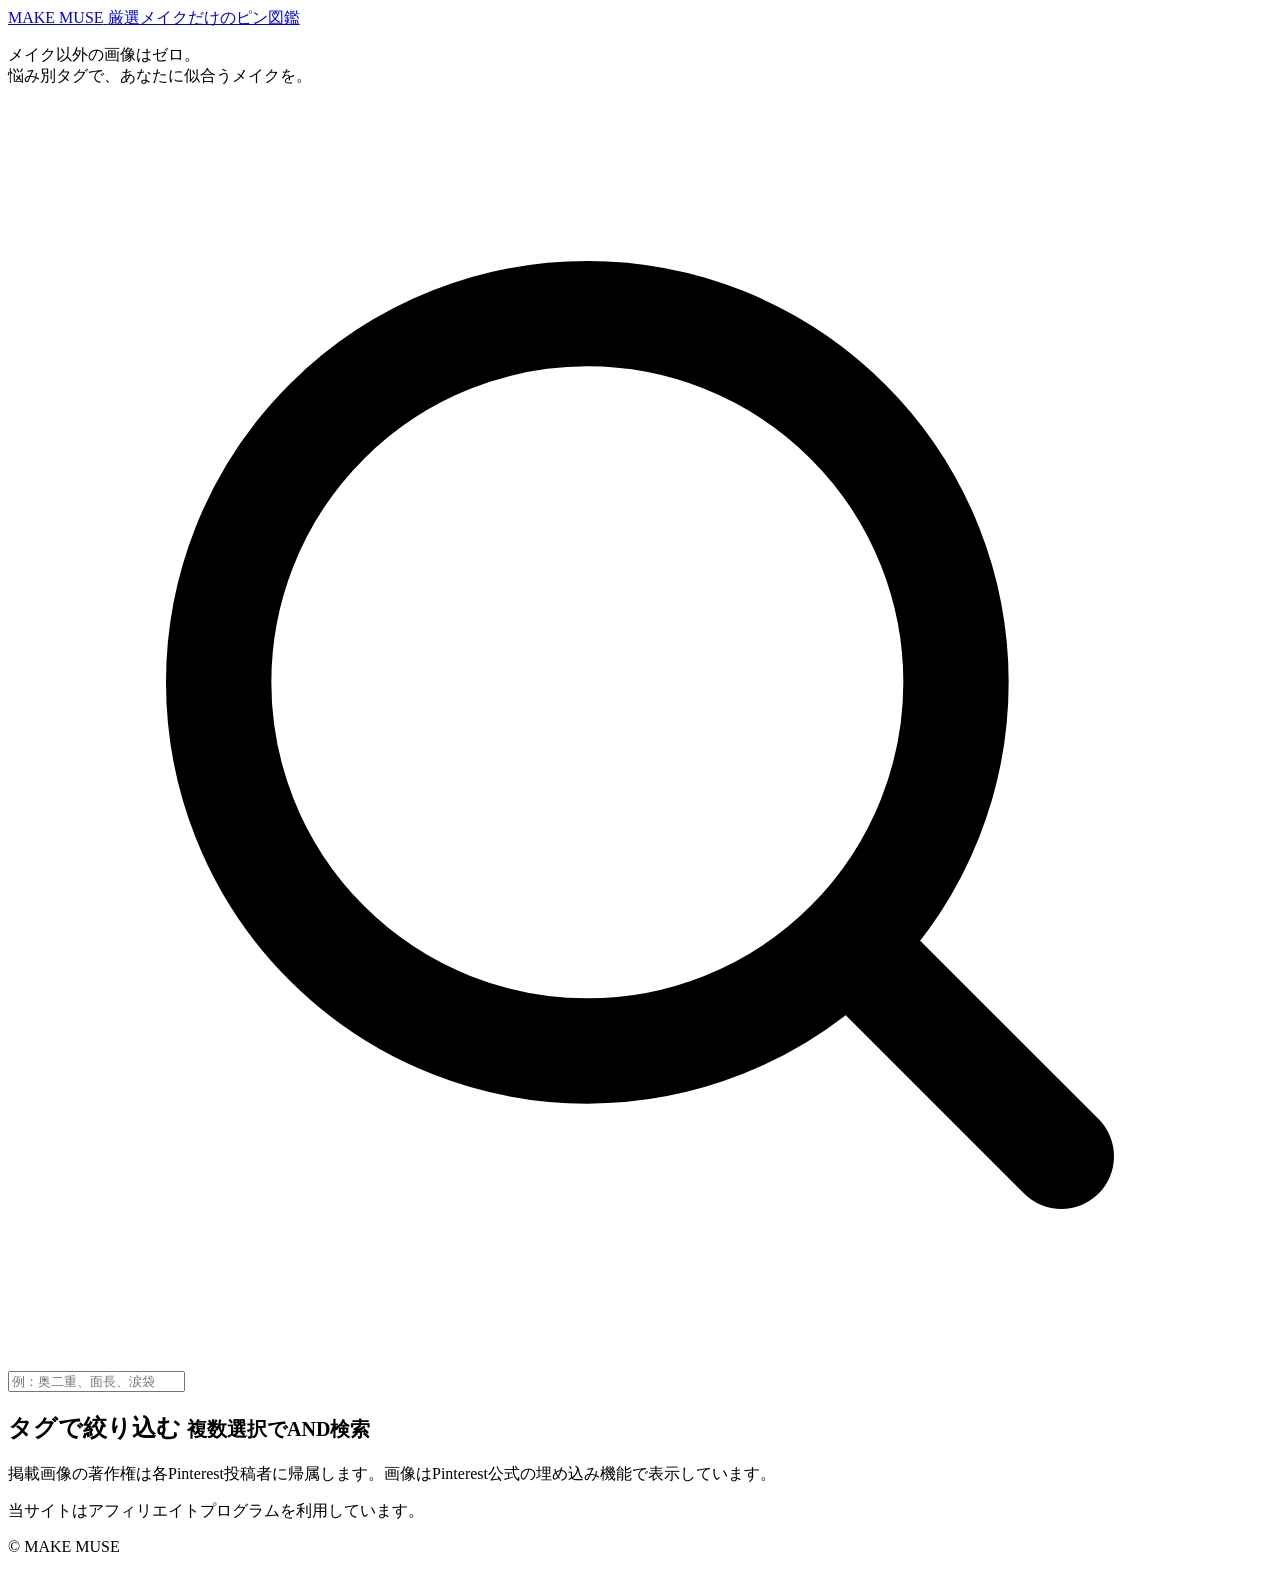
==== index.html @ 2d4d69b2 "Add files via upload" ====
<!DOCTYPE html>
<html lang="ja">
<head>
  <meta charset="UTF-8">
  <meta name="viewport" content="width=device-width, initial-scale=1">
  <title>MAKE MUSE｜厳選メイクだけを集めたピン図鑑</title>
  <meta name="description" content="Pinterestから“メイク画像だけ”を厳選。#一重 #中顔面短縮 #涙袋 などのタグで、悩みに合うメイクがすぐ見つかるキュレーションサイト。">
  <meta property="og:title" content="MAKE MUSE｜厳選メイクだけを集めたピン図鑑">
  <meta property="og:description" content="悩み別タグで探せる、純粋なメイク画像だけのキュレーション。">
  <meta property="og:type" content="website">
  <link rel="preconnect" href="https://fonts.googleapis.com">
  <link rel="preconnect" href="https://fonts.gstatic.com" crossorigin>
  <link href="https://fonts.googleapis.com/css2?family=Noto+Sans+JP:wght@400;500;700&family=Cormorant+Garamond:wght@500;600&display=swap" rel="stylesheet">
  <link rel="stylesheet" href="css/style.css">

  <!-- ================================================================
       AdSense を使う場合はここに審査用/自動広告のコードを貼る
       <script async src="https://pagead2.googlesyndication.com/pagead/js/adsbygoogle.js?client=ca-pub-XXXXXXXXXXXXXXXX" crossorigin="anonymous"></script>
       ================================================================ -->
</head>
<body>
  <header class="site-header">
    <div class="container">
      <a class="logo" href="./">
        <span class="logo-en">MAKE MUSE</span>
        <span class="logo-ja">厳選メイクだけのピン図鑑</span>
      </a>
    </div>
  </header>

  <main class="container">
    <section class="hero">
      <p class="hero-lead">メイク以外の画像はゼロ。<br>悩み別タグで、あなたに似合うメイクを。</p>
    </section>

    <!-- 検索 -->
    <section class="search" aria-label="検索">
      <div class="search-box">
        <svg class="search-icon" viewBox="0 0 24 24" aria-hidden="true"><circle cx="11" cy="11" r="7" fill="none" stroke="currentColor" stroke-width="2"/><path d="M20 20l-4-4" stroke="currentColor" stroke-width="2" stroke-linecap="round"/></svg>
        <input id="search-input" type="search" inputmode="search" autocomplete="off"
               placeholder="例：奥二重、面長、涙袋" aria-label="キーワードで検索">
        <button id="search-clear" class="search-clear" type="button" aria-label="検索語を消す" hidden>×</button>
      </div>
      <p id="search-hint" class="search-hint" aria-live="polite"></p>
    </section>

    <!-- タグ -->
    <section class="tags" aria-label="タグで絞り込み">
      <div class="tags-head">
        <h2 class="section-title">タグで絞り込む <small>複数選択でAND検索</small></h2>
        <button id="tags-reset" class="text-btn" type="button" hidden>すべて解除</button>
      </div>
      <div id="tag-list" class="tag-list"></div>
      <button id="tags-more" class="text-btn tags-more" type="button" hidden>もっと見る</button>
    </section>

    <!-- 広告枠：上部（AdSense ディスプレイ広告などを想定） -->
    <aside class="ad-slot ad-slot--top" data-ad="top" aria-label="広告"></aside>

    <!-- 結果 -->
    <section class="results" aria-label="検索結果">
      <p id="result-count" class="result-count" aria-live="polite"></p>
      <div id="pin-grid" class="pin-grid"></div>
      <div id="empty" class="empty" hidden></div>
      <nav id="pager" class="pager" aria-label="ページ送り"></nav>
    </section>

    <!-- 広告枠：下部 -->
    <aside class="ad-slot ad-slot--bottom" data-ad="bottom" aria-label="広告"></aside>
  </main>

  <footer class="site-footer">
    <div class="container">
      <p class="footer-note">掲載画像の著作権は各Pinterest投稿者に帰属します。画像はPinterest公式の埋め込み機能で表示しています。</p>
      <p class="footer-note">当サイトはアフィリエイトプログラムを利用しています。</p>
      <p class="copyright">© MAKE MUSE</p>
    </div>
  </footer>

  <script src="js/app.js"></script>
  <!-- Pinterest公式ウィジェット。data-pin-build で再描画用の関数名を公開 -->
  <script async defer src="https://assets.pinterest.com/js/pinit.js" data-pin-build="parsePins"></script>
</body>
</html>
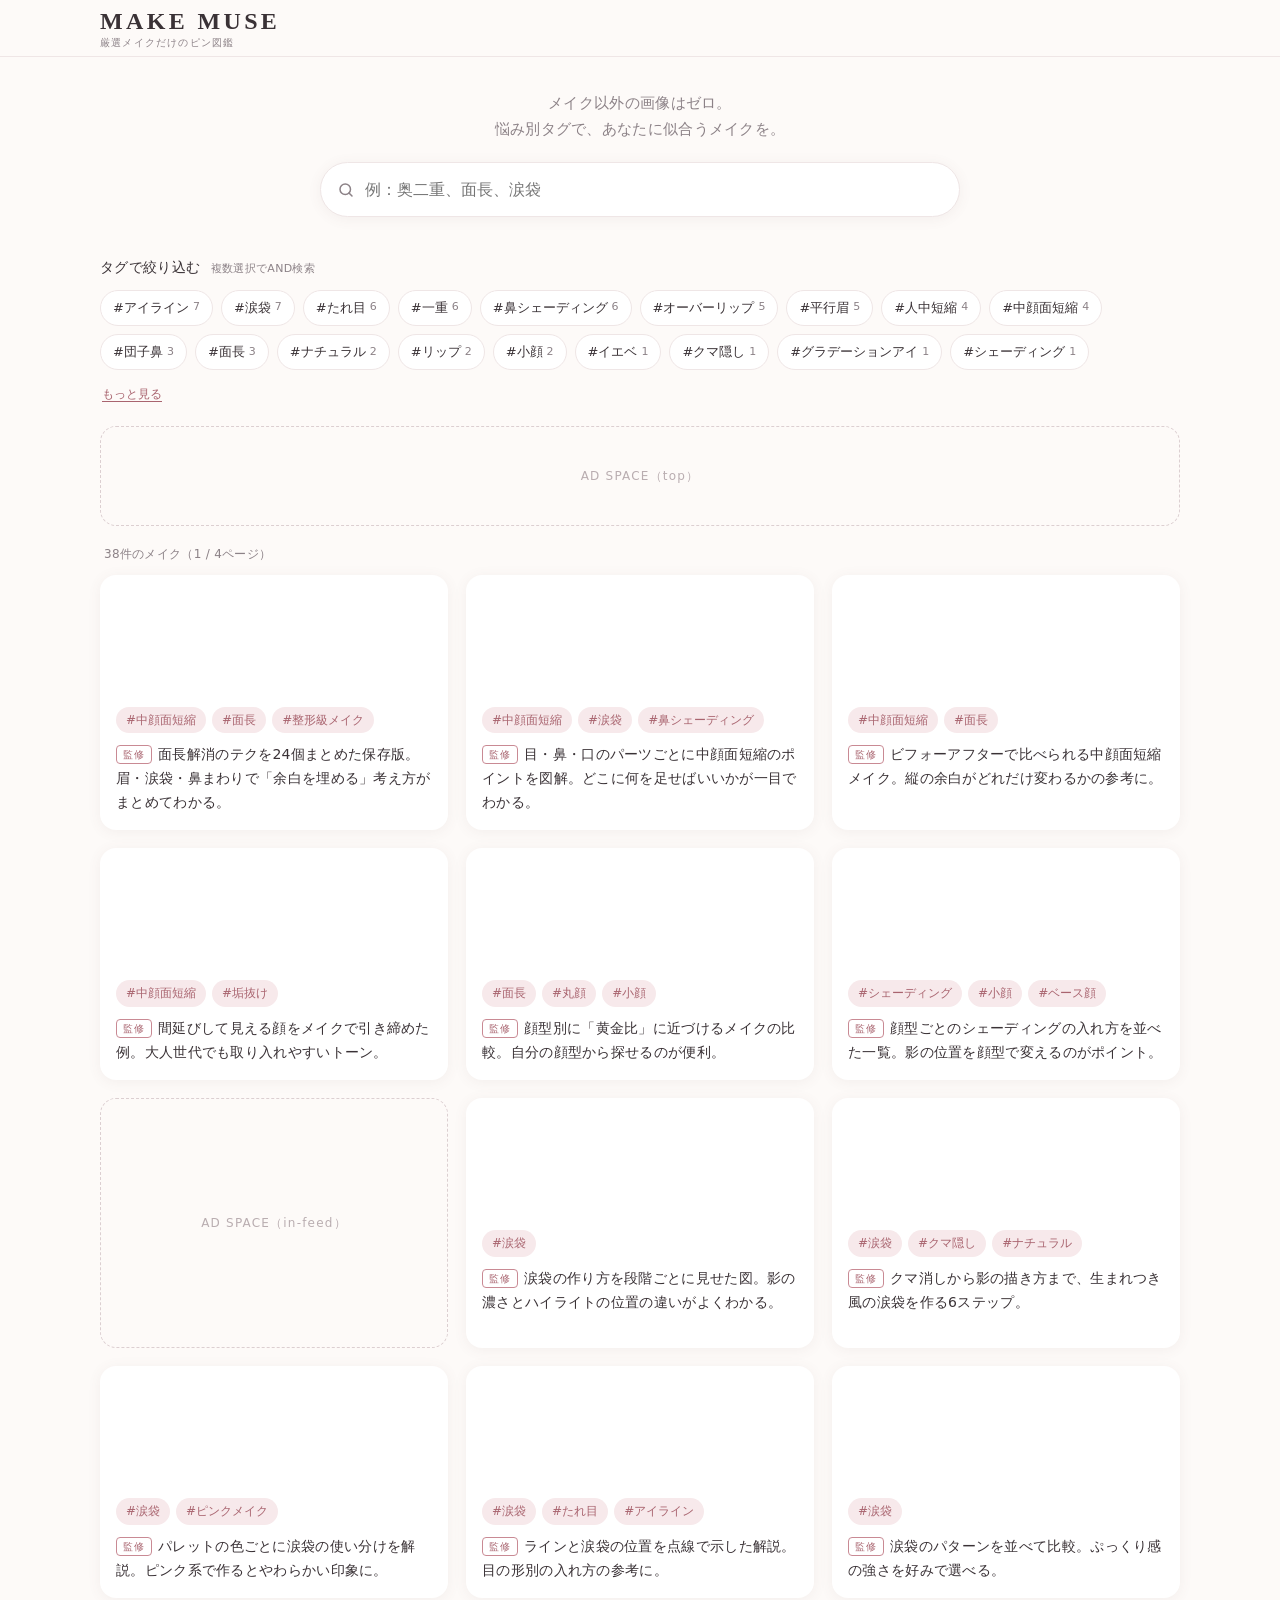
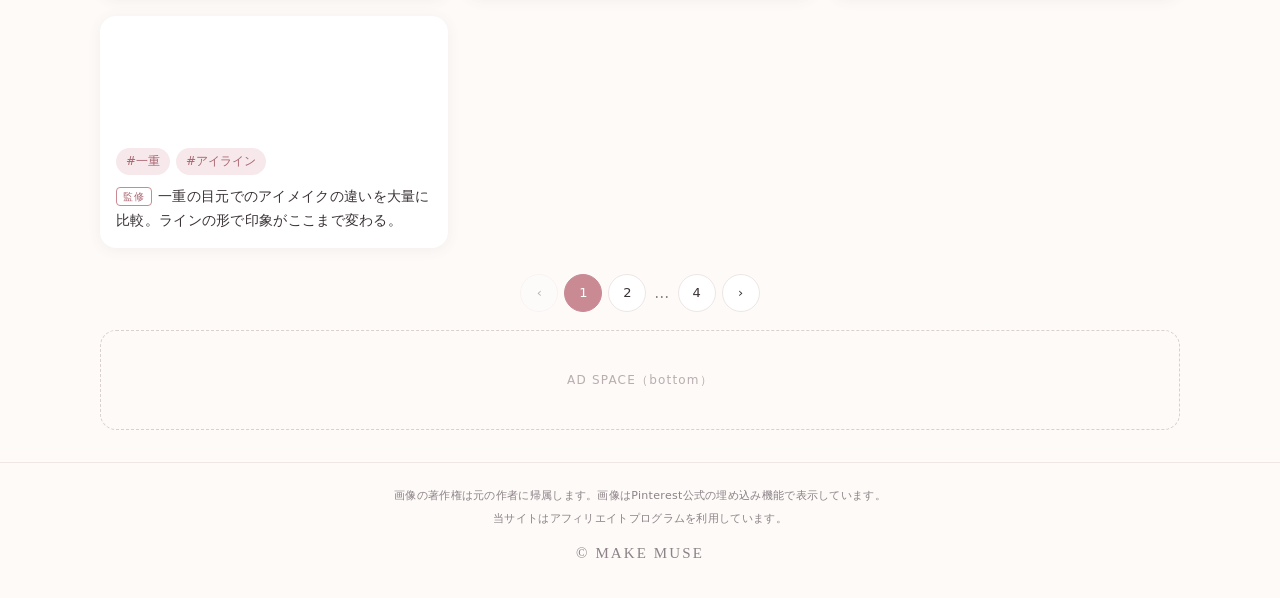
==== commit 217e3184: "index.html: 著作権の注記を「元の作者に帰属」に修正" ====
--- a/index.html
+++ b/index.html
@@ -71,7 +71,7 @@
 
   <footer class="site-footer">
     <div class="container">
-      <p class="footer-note">掲載画像の著作権は各Pinterest投稿者に帰属します。画像はPinterest公式の埋め込み機能で表示しています。</p>
+      <p class="footer-note">画像の著作権は元の作者に帰属します。画像はPinterest公式の埋め込み機能で表示しています。</p>
       <p class="footer-note">当サイトはアフィリエイトプログラムを利用しています。</p>
       <p class="copyright">© MAKE MUSE</p>
     </div>
--- a/css/style.css
+++ b/css/style.css
@@ -0,0 +1,221 @@
+/* =========================================================
+   MAKE MUSE - スマホ優先 / 清潔感のある美容系トーン
+   ========================================================= */
+:root {
+  --bg: #fdfaf8;
+  --surface: #ffffff;
+  --text: #3a3236;
+  --muted: #8c8287;
+  --line: #efe6e6;
+  --accent: #c98a94;        /* くすみローズ */
+  --accent-deep: #a9646f;
+  --accent-soft: #f7e9eb;
+  --radius: 16px;
+  --shadow: 0 2px 14px rgba(120, 80, 90, .07);
+  --font: "Noto Sans JP", system-ui, -apple-system, "Hiragino Sans", sans-serif;
+  --font-en: "Cormorant Garamond", Georgia, serif;
+}
+
+*, *::before, *::after { box-sizing: border-box; }
+html { -webkit-text-size-adjust: 100%; }
+body {
+  margin: 0;
+  background: var(--bg);
+  color: var(--text);
+  font-family: var(--font);
+  font-size: 15px;
+  line-height: 1.7;
+  letter-spacing: .02em;
+}
+a { color: var(--accent-deep); }
+button { font: inherit; color: inherit; cursor: pointer; }
+[hidden] { display: none !important; }
+
+.container { width: 100%; max-width: 1120px; margin: 0 auto; padding: 0 12px; }
+
+/* ---------- header ---------- */
+.site-header {
+  position: sticky; top: 0; z-index: 10;
+  background: rgba(253, 250, 248, .92);
+  backdrop-filter: blur(8px);
+  -webkit-backdrop-filter: blur(8px);
+  border-bottom: 1px solid var(--line);
+}
+.site-header .container { display: flex; align-items: center; height: 56px; }
+.logo { display: flex; flex-direction: column; text-decoration: none; color: var(--text); line-height: 1.1; }
+.logo-en { font-family: var(--font-en); font-size: 24px; font-weight: 600; letter-spacing: .14em; }
+.logo-ja { font-size: 10px; color: var(--muted); letter-spacing: .12em; margin-top: 2px; }
+
+/* ---------- hero ---------- */
+.hero { padding: 22px 4px 6px; text-align: center; }
+.hero-lead { margin: 0; font-size: 14px; color: var(--muted); }
+
+/* ---------- search ---------- */
+.search { margin: 14px 0 6px; }
+.search-box {
+  position: relative; display: flex; align-items: center;
+  background: var(--surface);
+  border: 1px solid var(--line);
+  border-radius: 999px;
+  box-shadow: var(--shadow);
+  transition: border-color .2s;
+}
+.search-box:focus-within { border-color: var(--accent); }
+.search-icon { width: 18px; height: 18px; margin-left: 16px; color: var(--muted); flex: none; }
+#search-input {
+  flex: 1; min-width: 0;
+  border: 0; outline: 0; background: transparent;
+  padding: 13px 10px;
+  font: inherit; font-size: 16px; /* iOSのズーム防止 */
+  color: var(--text);
+}
+#search-input::-webkit-search-cancel-button { display: none; }
+.search-clear {
+  border: 0; background: var(--accent-soft); color: var(--accent-deep);
+  width: 28px; height: 28px; border-radius: 50%; margin-right: 8px; line-height: 1;
+}
+.search-hint { min-height: 1.4em; margin: 8px 6px 0; font-size: 12px; color: var(--muted); }
+.search-hint b { color: var(--accent-deep); font-weight: 500; }
+
+/* ---------- tags ---------- */
+.tags { margin: 14px 0 6px; }
+.tags-head { display: flex; align-items: baseline; justify-content: space-between; gap: 8px; }
+.section-title { margin: 0 0 10px; font-size: 14px; font-weight: 500; }
+.section-title small { font-size: 11px; color: var(--muted); font-weight: 400; margin-left: 6px; }
+.text-btn { border: 0; background: none; padding: 4px 2px; font-size: 12px; color: var(--accent-deep); text-decoration: underline; text-underline-offset: 3px; }
+
+.tag-list { display: flex; flex-wrap: wrap; gap: 8px; }
+.tag-list.is-collapsed { max-height: 84px; overflow: hidden; }
+.tags-more { margin-top: 6px; }
+
+.tag-chip {
+  display: inline-flex; align-items: center; gap: 4px;
+  border: 1px solid var(--line);
+  background: var(--surface);
+  border-radius: 999px;
+  padding: 6px 12px;
+  font-size: 13px;
+  white-space: nowrap;
+  transition: background .15s, border-color .15s, color .15s;
+}
+.tag-chip:hover { border-color: var(--accent); }
+.tag-chip .count { font-size: 11px; color: var(--muted); }
+.tag-chip[aria-pressed="true"] { background: var(--accent); border-color: var(--accent); color: #fff; }
+.tag-chip[aria-pressed="true"] .count { color: rgba(255,255,255,.85); }
+.tag-chip:disabled { opacity: .35; cursor: default; }
+
+/* ---------- results ---------- */
+.results { margin-top: 10px; }
+.result-count { font-size: 12px; color: var(--muted); margin: 0 4px 10px; }
+
+.pin-grid {
+  display: grid;
+  grid-template-columns: 1fr;
+  gap: 18px;
+}
+@media (min-width: 720px)  { .pin-grid { grid-template-columns: repeat(2, 1fr); } }
+@media (min-width: 1080px) { .pin-grid { grid-template-columns: repeat(3, 1fr); } }
+
+.card {
+  background: var(--surface);
+  border-radius: var(--radius);
+  box-shadow: var(--shadow);
+  overflow: hidden;
+  display: flex; flex-direction: column;
+}
+.pin-wrap {
+  display: flex; justify-content: center;
+  min-height: 120px;
+  padding-top: 8px;
+  overflow: hidden;
+}
+.pin-wrap > span { max-width: 100%; }
+
+/* 埋め込みが読み込めなかった時の代替表示 */
+.pin-fallback {
+  width: 100%; aspect-ratio: 3 / 4; max-height: 420px;
+  margin: 0 8px;
+  border-radius: 12px;
+  background: linear-gradient(160deg, #f8e8ea 0%, #fbf3ee 55%, #efe3ea 100%);
+  display: flex; flex-direction: column; align-items: center; justify-content: center; gap: 10px;
+  text-align: center; color: var(--muted); font-size: 13px; padding: 16px;
+}
+.pin-fallback .fb-title { font-family: var(--font-en); font-size: 22px; color: var(--accent-deep); letter-spacing: .1em; }
+.pin-fallback a {
+  display: inline-block; padding: 6px 14px; border-radius: 999px;
+  background: #fff; color: var(--accent-deep); text-decoration: none; font-size: 12px;
+}
+
+.card-body { padding: 12px 16px 16px; display: flex; flex-direction: column; gap: 10px; }
+.card-tags { display: flex; flex-wrap: wrap; gap: 6px; margin: 0; padding: 0; list-style: none; }
+.card-tag {
+  border: 0; background: var(--accent-soft); color: var(--accent-deep);
+  font-size: 12px; padding: 3px 10px; border-radius: 999px;
+}
+.card-tag.is-active { background: var(--accent); color: #fff; }
+
+.comment { margin: 0; font-size: 14px; }
+.label {
+  display: inline-block; font-size: 10px; letter-spacing: .1em;
+  color: var(--accent-deep); border: 1px solid var(--accent);
+  border-radius: 4px; padding: 0 6px; margin-right: 6px; vertical-align: 1px;
+}
+.cosme {
+  margin: 0; font-size: 13px;
+  border-top: 1px dashed var(--line); padding-top: 10px;
+}
+.cosme-name { font-weight: 500; }
+
+/* アフィリエイトリンク（ボタン） */
+.affiliate-btn {
+  display: block; text-align: center; margin-top: 8px;
+  padding: 9px 12px; border-radius: 10px;
+  background: var(--text); color: #fff; text-decoration: none; font-size: 13px;
+}
+.affiliate-btn:hover { opacity: .88; }
+.pr { font-size: 10px; color: var(--muted); margin-left: 4px; }
+
+/* ---------- 広告枠 ---------- */
+.ad-slot { margin: 18px 0; }
+.ad-slot:empty { display: none; }
+.pin-grid .ad-slot { margin: 0; }
+/* 開発中のプレースホルダー表示（app.js の CONFIG.showAdPlaceholders で切替） */
+.show-ad-ph .ad-slot:empty {
+  display: flex; align-items: center; justify-content: center;
+  min-height: 100px;
+  border: 1px dashed #dccfd1; border-radius: var(--radius);
+  color: #b9adb0; font-size: 12px; letter-spacing: .1em;
+}
+.show-ad-ph .ad-slot:empty::before { content: "AD SPACE（" attr(data-ad) "）"; }
+.show-ad-ph .pin-grid .ad-slot:empty { min-height: 250px; }
+
+/* ---------- 0件 ---------- */
+.empty {
+  text-align: center; padding: 32px 16px;
+  background: var(--surface); border-radius: var(--radius); box-shadow: var(--shadow);
+}
+.empty-title { margin: 0 0 4px; font-weight: 500; }
+.empty-sub { margin: 0 0 16px; font-size: 13px; color: var(--muted); }
+.suggest-list { display: flex; flex-wrap: wrap; justify-content: center; gap: 8px; }
+
+/* ---------- pager ---------- */
+.pager { display: flex; justify-content: center; align-items: center; gap: 6px; margin: 26px 0 8px; flex-wrap: wrap; }
+.pager button {
+  min-width: 38px; height: 38px; padding: 0 10px;
+  border: 1px solid var(--line); background: var(--surface); border-radius: 999px; font-size: 13px;
+}
+.pager button[aria-current="page"] { background: var(--accent); border-color: var(--accent); color: #fff; }
+.pager button:disabled { opacity: .35; cursor: default; }
+.pager .gap { color: var(--muted); padding: 0 2px; }
+
+/* ---------- footer ---------- */
+.site-footer { margin-top: 32px; padding: 24px 0 32px; border-top: 1px solid var(--line); text-align: center; }
+.footer-note { margin: 0 0 4px; font-size: 11px; color: var(--muted); }
+.copyright { margin: 12px 0 0; font-family: var(--font-en); letter-spacing: .14em; color: var(--muted); }
+
+@media (min-width: 720px) {
+  .container { padding: 0 20px; }
+  .hero { padding-top: 34px; }
+  .hero-lead { font-size: 15px; }
+  .search { max-width: 640px; margin-left: auto; margin-right: auto; }
+}
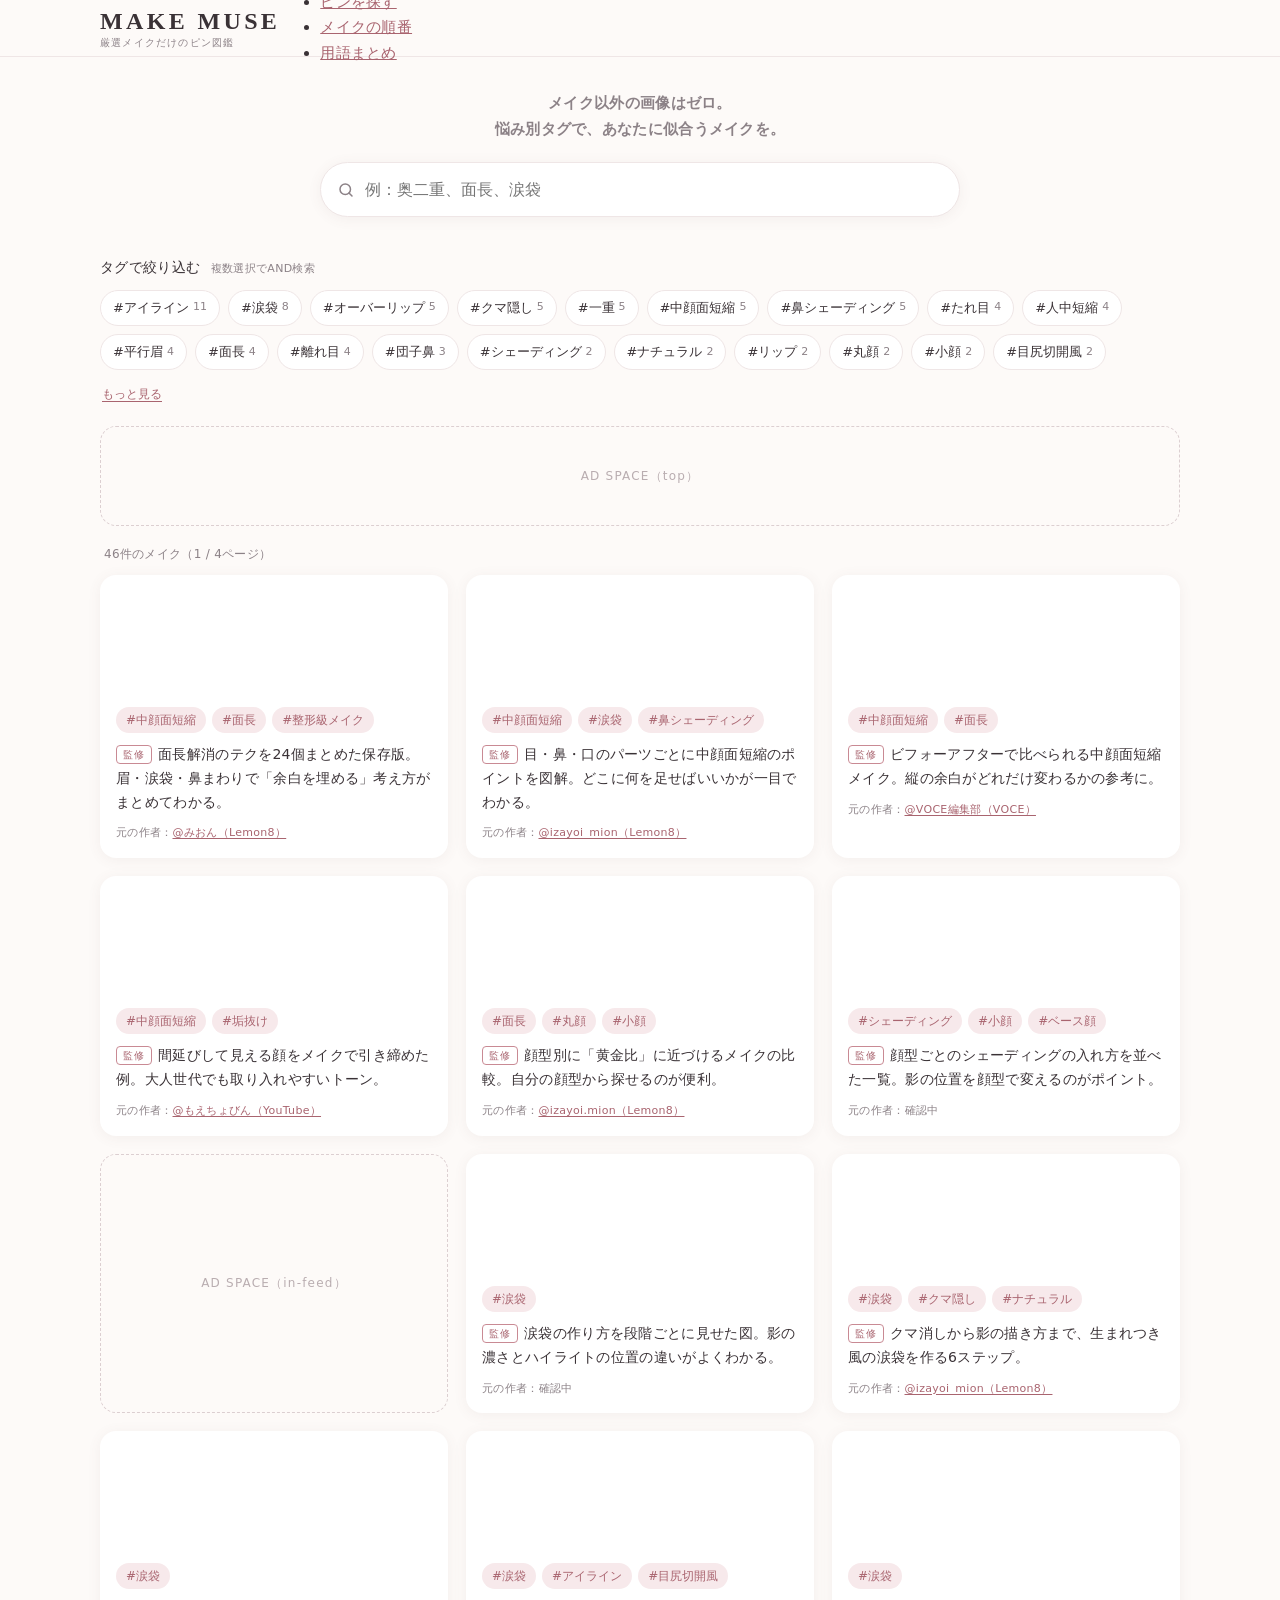
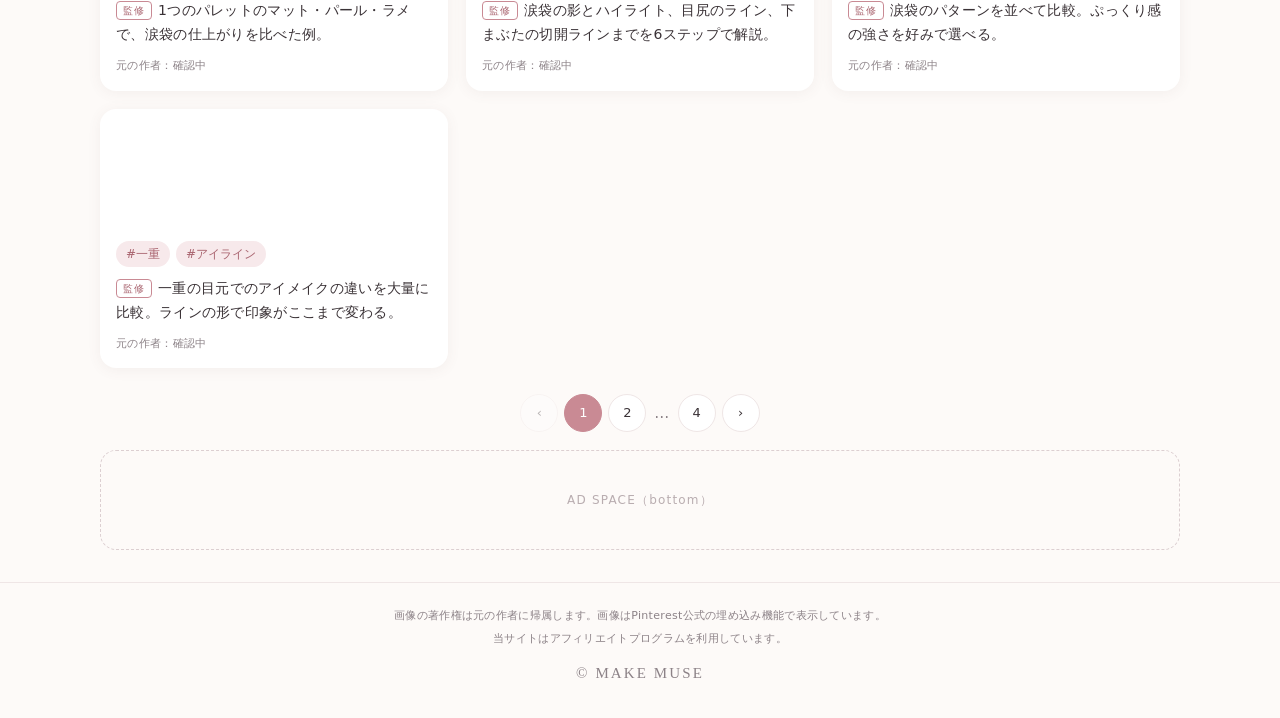
==== commit bb414aae: "メニューとページを追加（index / guide / glossary / sitemap / robots）" ====
--- a/index.html
+++ b/index.html
@@ -8,6 +8,11 @@
   <meta property="og:title" content="MAKE MUSE｜厳選メイクだけを集めたピン図鑑">
   <meta property="og:description" content="悩み別タグで探せる、純粋なメイク画像だけのキュレーション。">
   <meta property="og:type" content="website">
+  <meta property="og:url" content="https://makemuse.github.io/">
+  <meta property="og:site_name" content="MAKE MUSE">
+  <meta property="og:locale" content="ja_JP">
+  <meta name="twitter:card" content="summary">
+  <link rel="canonical" href="https://makemuse.github.io/">
   <link rel="preconnect" href="https://fonts.googleapis.com">
   <link rel="preconnect" href="https://fonts.gstatic.com" crossorigin>
   <link href="https://fonts.googleapis.com/css2?family=Noto+Sans+JP:wght@400;500;700&family=Cormorant+Garamond:wght@500;600&display=swap" rel="stylesheet">
@@ -25,12 +30,19 @@
         <span class="logo-en">MAKE MUSE</span>
         <span class="logo-ja">厳選メイクだけのピン図鑑</span>
       </a>
+      <nav class="site-nav" aria-label="サイト内メニュー">
+        <ul>
+          <li><a href="./" aria-current="page">ピンを探す</a></li>
+          <li><a href="guide.html">メイクの順番</a></li>
+          <li><a href="glossary.html">用語まとめ</a></li>
+        </ul>
+      </nav>
     </div>
   </header>
 
   <main class="container">
     <section class="hero">
-      <p class="hero-lead">メイク以外の画像はゼロ。<br>悩み別タグで、あなたに似合うメイクを。</p>
+      <h1 class="hero-lead">メイク以外の画像はゼロ。<br>悩み別タグで、あなたに似合うメイクを。</h1>
     </section>
 
     <!-- 検索 -->
--- a/css/style.css
+++ b/css/style.css
@@ -160,6 +160,22 @@
   color: var(--accent-deep); border: 1px solid var(--accent);
   border-radius: 4px; padding: 0 6px; margin-right: 6px; vertical-align: 1px;
 }
+/* 元の作者・元のタグ */
+.source-info {
+  display: flex; flex-direction: column; gap: 2px;
+  min-width: 0;
+  font-size: 11px; line-height: 1.6; color: var(--muted);
+  overflow-wrap: anywhere; word-break: break-word;
+}
+.src-row { margin: 0; }
+.src-label { color: var(--muted); }
+.source-info a { color: var(--accent-deep); text-decoration: underline; text-underline-offset: 2px; }
+.source-info a:hover { color: var(--accent); }
+.orig-tags { display: flex; flex-wrap: wrap; align-items: baseline; }
+.orig-tags ul { display: flex; flex-wrap: wrap; gap: 0 8px; margin: 0; padding: 0; list-style: none; min-width: 0; }
+.orig-tags li { color: var(--accent-deep); }
+.orig-ja { color: var(--muted); }
+
 .cosme {
   margin: 0; font-size: 13px;
   border-top: 1px dashed var(--line); padding-top: 10px;
